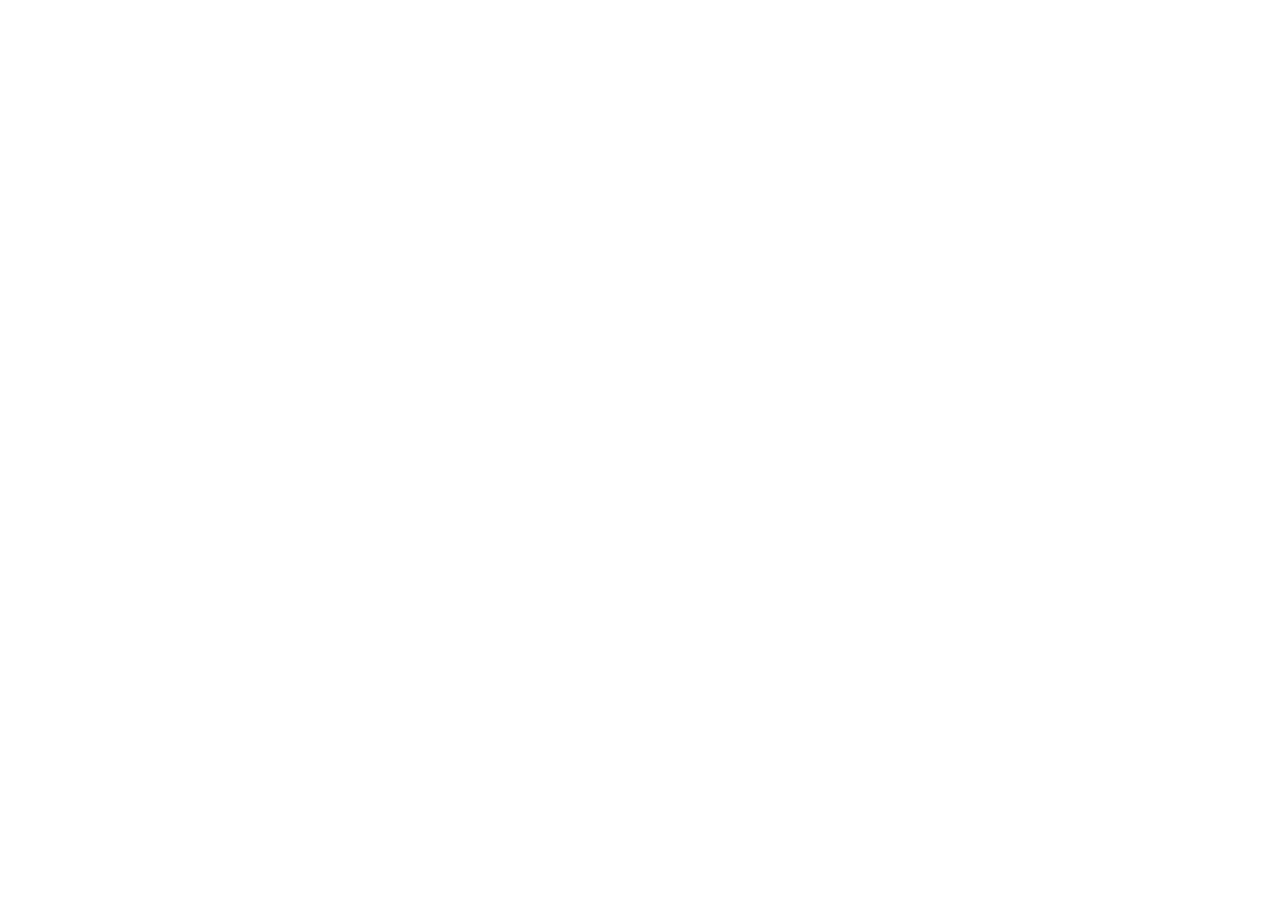
==== index.html @ c8a62c3c "Add initial HTML structure for Designer Project" ====
<!DOCTYPE html>
<head>
    <title>Designer Project</title>
    <link rel="stylesheet" href="style.css">
    <link rel="stylesheet" href="script.js">
    <link href="https://cdn.jsdelivr.net/npm/bootstrap@5.3.8/dist/css/bootstrap.min.css" rel="stylesheet" integrity="sha384-sRIl4kxILFvY47J16cr9ZwB07vP4J8+LH7qKQnuqkuIAvNWLzeN8tE5YBujZqJLB" crossorigin="anonymous">
    <body>

<header class></header>

    </body>
</head>
</html>
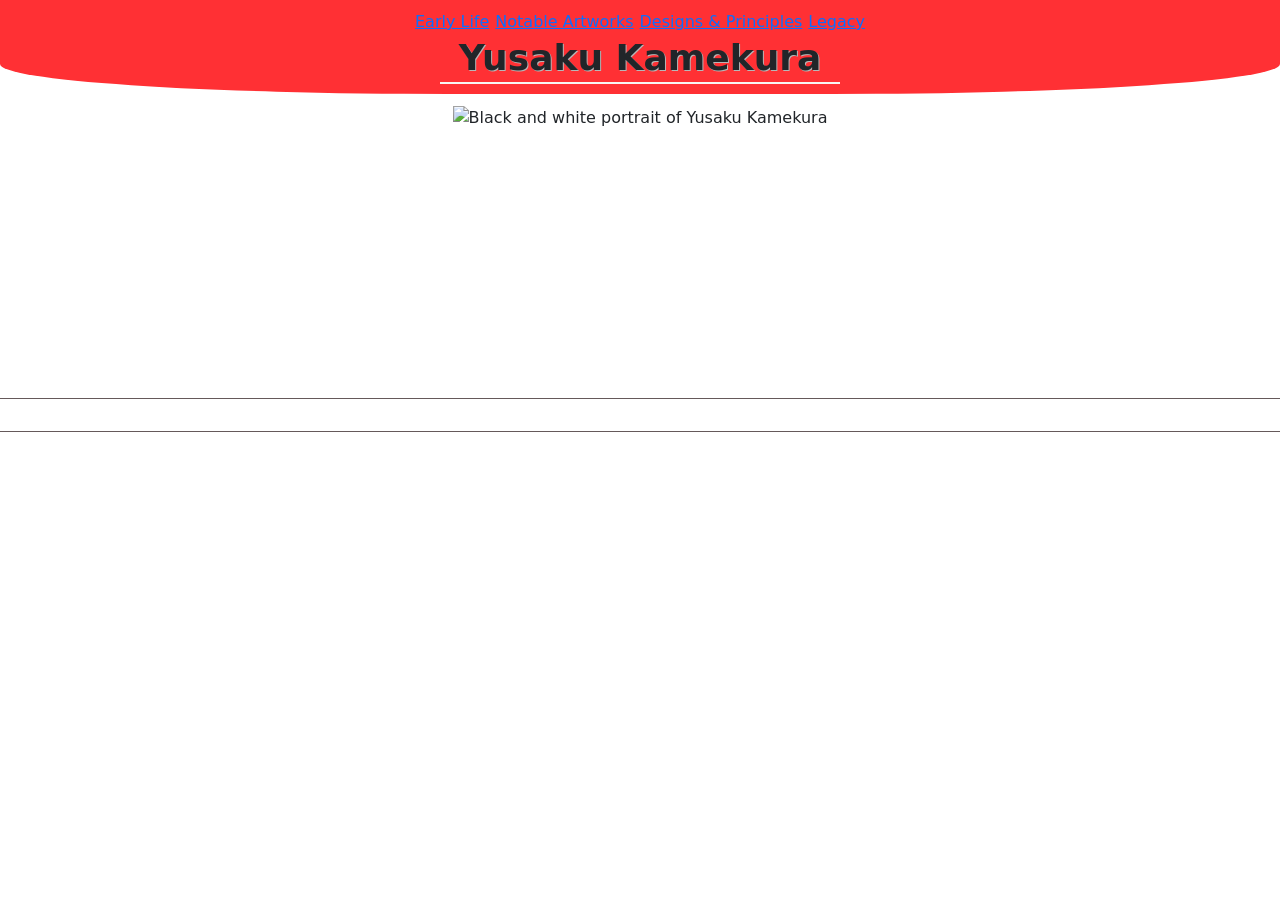
==== commit 31777201: "feat: add initial HTML, CSS, and JavaScript files with basic structure and styles" ====
--- a/index.html
+++ b/index.html
@@ -6,8 +6,33 @@
     <link href="https://cdn.jsdelivr.net/npm/bootstrap@5.3.8/dist/css/bootstrap.min.css" rel="stylesheet" integrity="sha384-sRIl4kxILFvY47J16cr9ZwB07vP4J8+LH7qKQnuqkuIAvNWLzeN8tE5YBujZqJLB" crossorigin="anonymous">
     <body>
 
-<header class></header>
+<header class="site-header" id="top">
+    <nav aria-label="Main navigation">
+        <div class="nav nav-pills">
+            <a class=""nav-link" href="#early-life">Early Life</a>
+            <a class=""nav-link" href="#artworks">Notable Artworks</a>
+            <a class=""nav-link" href="#design">Designs & Principles</a>
+            <a class=""nav-link" href="#legacy">Legacy</a>
+        </div>
+    </nav>
+    <h1 class="site-title">Yusaku Kamekura</h1>
+    <div class="title-underline"></div>
+</header>
 
-    </body>
+<main>
+    <!--Yusaku Section -->
+    <section class="yusaku" aria-label="Yusaku Kamekura portrait">
+        <img src="assets/portrait-main.png" alt="Black and white portrait of Yusaku Kamekura">
+    </section>
+
+<!--Early life section-->
+<section class="section" id="early-life">
+    <div class="early-grid"></div>
+</section>
+
+</main>
+
+
+</body>
 </head>
 </html>
--- a/style.css
+++ b/style.css
@@ -0,0 +1,250 @@
+:root {
+    --red: #ff3034;
+    --coral: #ff6b70;
+    --dark: #35292a;
+    --white: #f8f4f2;
+    --gold: #c5a253;
+    --panel: #dedddd;
+    --line: #65595a;
+}
+
+* { 
+    box-sizing: border-box;
+}
+
+html { 
+    scroll-behavior: smooth; 
+    scroll-padding-top: 10px;
+}
+
+body { 
+    margin: 0; 
+    background: var(--dark); 
+    color: var(--white); 
+    font-family: Georgia, 'Times New Roman', Times, serif;
+}
+
+/*Header*/
+.site-header {
+    padding: 10px 12px;
+    background: var(--red);
+    border-radius: 0 0 35% 35% / 0 0 30px 30px;
+    text-align: center;
+    position: relative;
+    position: relative;
+    z-index: 2;
+}
+
+.nav-pills {
+    display: flex;
+    justify-content: center;
+    gap: 6px;
+    flex-wrap: wrap;
+}
+
+.nav-pills .nav-link {
+    background: var(--panel);
+    color: #342b2b;
+    border-radius: 5px;
+    padding: 6px 14px;
+    font-size: 13px;
+    font-weight: bold;
+}
+
+.nav-pills .nav-link:hover, .nav-pills .nav-link:focus {
+   background: #fff;
+   color: #b91f27;
+}
+
+.site-title {
+    font-size: clamp(22px, 3.5vw, 36px);
+    font-weight: bold;
+    margin: 6px auto 0;
+    margin: 6px auto 0;
+    line-height: 1;
+    text-shadow: 1px 1px #b7b7b7;
+}
+
+.title-underline {
+    width: min(40%, 400px);
+    height: 2px;
+    background: var(--white);
+    margin: 6px auto 0;
+}
+
+/* Yusaku */
+.yusaku {
+    padding: 12px 15px;
+    display: flex;
+    justify-content: center;
+    align-items: center;
+    border-bottom: 1px solid var(--line);
+}
+
+.yusaku img {
+    height: 280px;
+    width: auto;
+    max-width: 100%;
+    object-fit: contain;
+}
+
+/* Sections */
+.section {
+    padding: 16px 3%;
+    border-bottom: 1px solid var(--line);
+}
+
+.section-title {
+    display: table;
+    background: var(--panel);
+    color: var(--coral);
+    font-size: clamp(20px, 3vw, 30px);
+    font-weight: bold;
+    text-align: center;
+    padding: 6px 18px 4px;
+    margin: 0 auto 12px;
+    border-radius: 5px;
+    line-height: 1.1;
+}
+
+.section-title span {
+    display: block;
+    border-bottom: 2px solid var(--coral);
+    padding-bottom: 4px;
+}
+
+/* Text Panels */
+.text-panel {
+    border: 1.5px solid var(--white);
+    border-radius: 10px;
+    padding: 12px;
+    text-align: center;
+    font-size: clamp(13px, 1.2vw, 15px);
+    font-weight: 500;
+    line-height: 1.4;
+    display: flex;
+    align-items: center;
+    justify-content: center;
+}
+
+/*Grids and Layouts*/
+.early-grid, .legacy-grid {
+    display: grid;
+    grid-template-columns: 1.2fr 0.8fr;
+    gap: 16px;
+    align-items: center;
+    max-width: 1000px;
+    margin: 0 auto;
+}
+
+.early-grid .section-title, .legacy-grid .section-title {
+    margin: 0 auto 10px;
+}
+
+.portrait-side, .legacy-grid img {
+    width: 100%;
+    max-height: 220px;
+    object-fit: contain;
+}
+
+.artworks-layout {
+    display: grid;
+    grid-template-columns: 110px minmax(260px, 1fr) 110px;
+    gap: 12px;
+    align-items: center;
+    max-width: 1000px;
+    margin: 0 auto;
+}
+
+.artwork-stack {
+    display: flex;
+    flex-direction: column; 
+    gap: 10px;
+    align-items: center;
+}
+
+.artwork-stack img {
+    width: 100%;
+    max-width: 110px;
+    max-height: 160px;
+    object-fit: contain;
+}
+
+.design-grid {
+    display: grid;
+    grid-template-columns: repeat(3, minmax(0, 1fr));
+    gap: 14px;
+    max-width: 1100px;
+    margin: 0 auto;
+}
+
+.design-card {
+    text-align: center;
+}
+
+.design-card h3 {
+    font-size: clamp(15px, 1.5vw, 20px);
+    color: var(--coral);
+    font-weight: bold;
+    margin: 0 0 6px;
+    padding-bottom: 2px;
+    border-bottom: 1px solid var(--coral);
+}
+
+.design-card img {
+    height: 150px;
+    max-width: 100%;
+    object-fit: contain;
+    display: block;
+    margin: 0 auto 8px;
+}
+
+.design-card .text-panel {
+    padding: 8px;
+    font-size: 12px;
+    border-radius: 8px;
+    background: rgba(53, 41, 42, 0.82);
+}
+
+/*footer*/
+footer {
+    padding: 12px;
+    text-align: center;
+    color: #cfc5c5;
+    font-size: 12px;
+}
+
+/*Mobile Adjustments*/
+@media (max-width: 767px) {
+    .section {
+        padding: 12px 3%; 
+    }
+    .early-grid, .legacy-grid {
+        grid-template-columns: 1fr;
+    }
+    .artworks-layout {
+        grid-template-columns: 1fr;
+        gap: 12px;
+    }
+    .yusaka img {
+        height: 200px;
+    }
+    .artworks-layout {
+        grid-template-columns: 60px 1fr 60px;
+        gap: 8px;
+    }
+    .artwork-stack img {
+        max-width: 60px;
+        max-height: 110px;
+    }
+    .design-grid {
+        gap: 8px;
+    }
+    .design-card img {
+        height: 100px;
+    }
+    .design-card .text-panel {
+        font-size: 10px;
+        line-height: 1.25;
+    }
+}
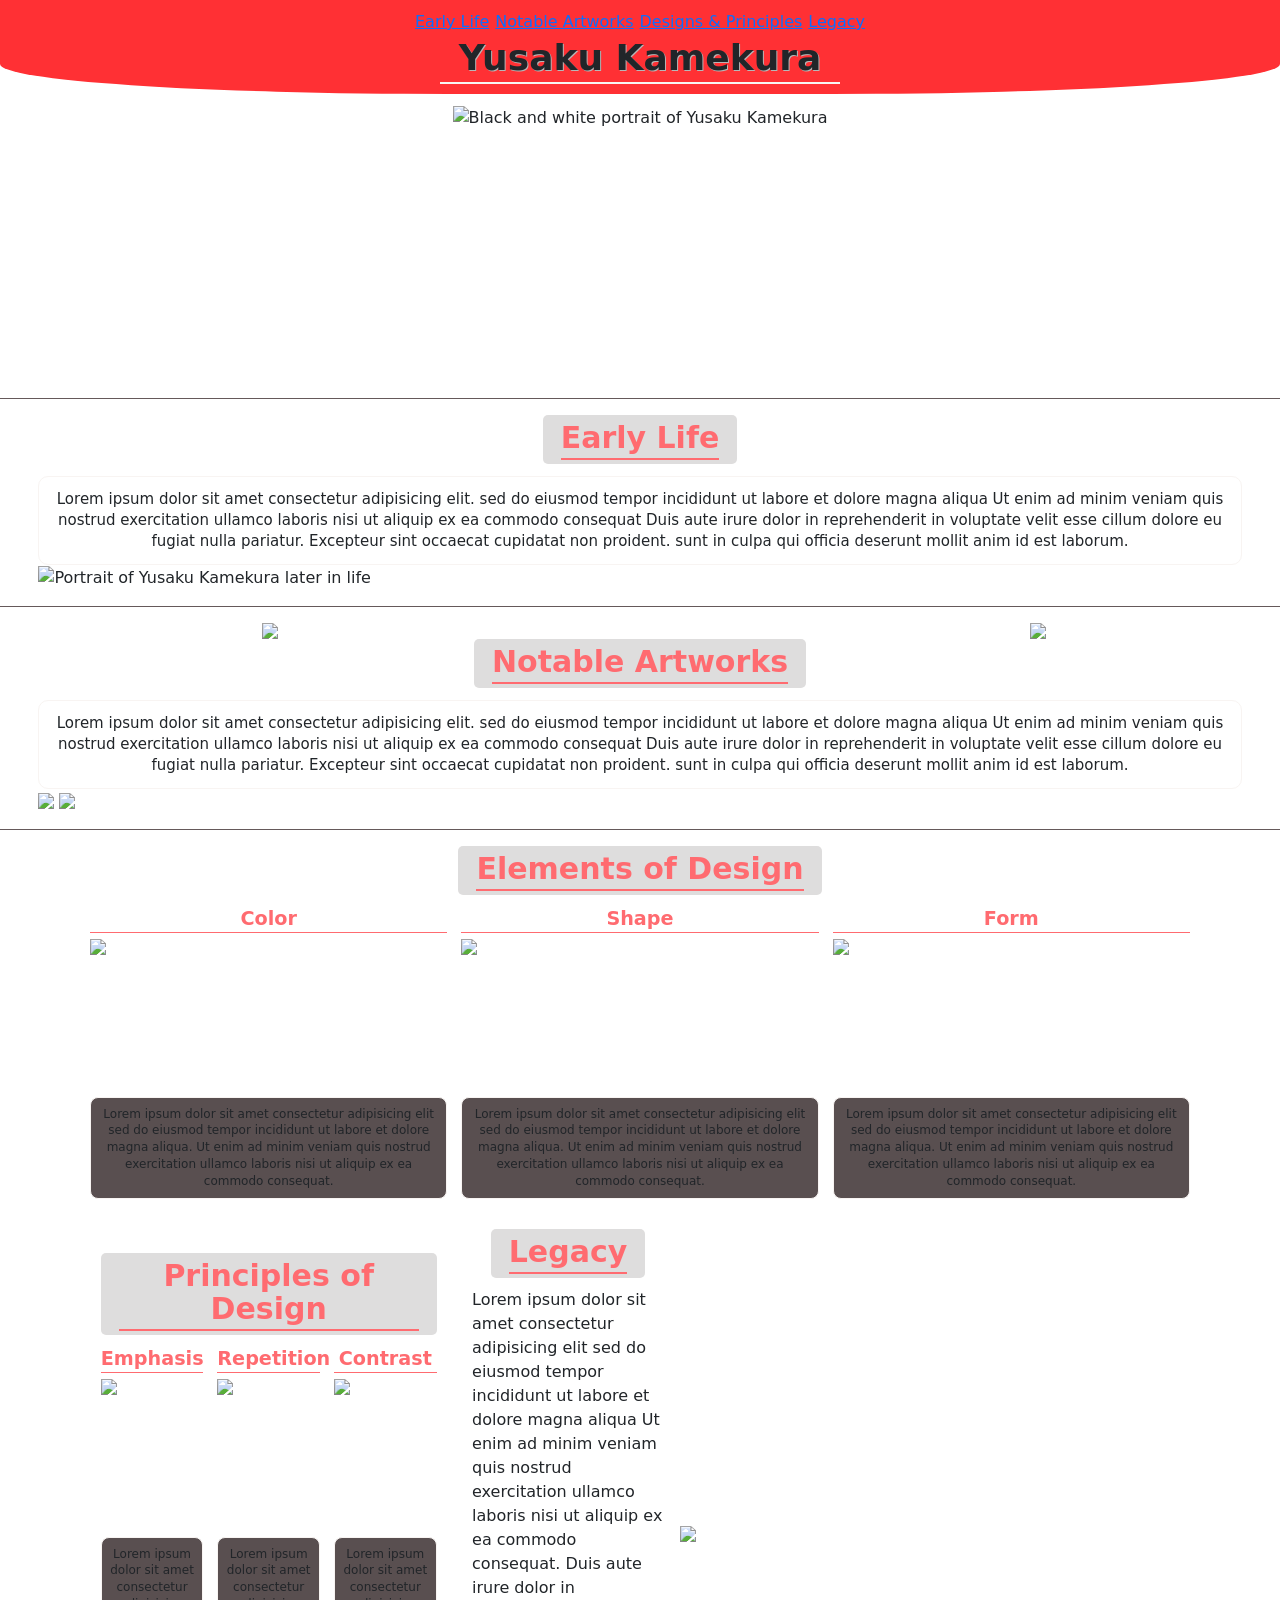
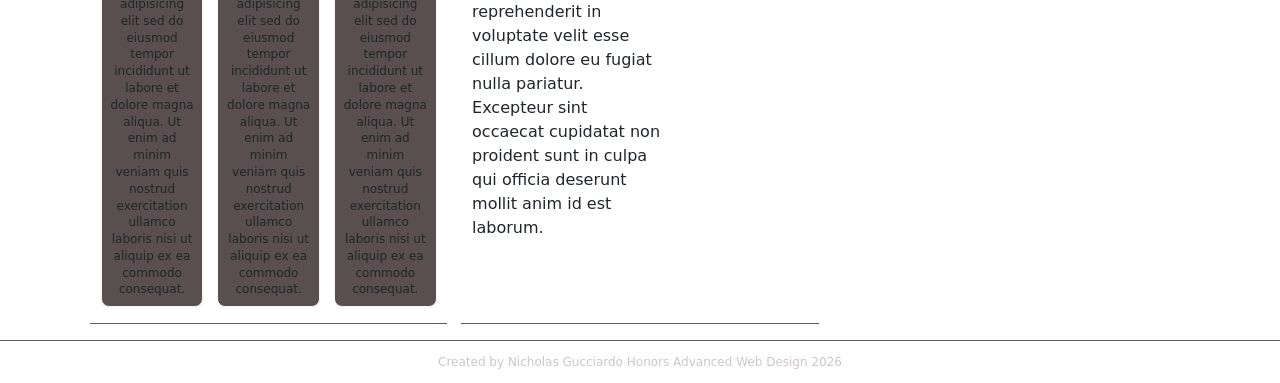
==== commit 94f253a4: "Finished HTML" ====
--- a/index.html
+++ b/index.html
@@ -28,11 +28,117 @@
 <!--Early life section-->
 <section class="section" id="early-life">
     <div class="early-grid"></div>
+    <div>
+        <h2 class="section-title"><span>Early Life</span></h2>
+        <div class="text-panel">
+        Lorem ipsum dolor sit amet consectetur adipisicing elit. sed do eiusmod tempor incididunt ut labore et dolore magna aliqua Ut enim ad minim veniam quis nostrud exercitation ullamco laboris nisi ut aliquip ex ea commodo consequat Duis aute irure dolor in reprehenderit in voluptate velit esse cillum dolore eu fugiat nulla pariatur. Excepteur sint occaecat cupidatat non proident. sunt in culpa qui officia deserunt mollit anim id est laborum.
+        </div>
+    </div>
+    <img class="portrait-side" src="assets/portrait-early.png" alt="Portrait of Yusaku Kamekura later in life">
+</section>
+
+<!--Notable Artworks Section-->
+<section class="section" id="artworks">
+    <div class="artworks-layout">
+        <div class="artwork-stack"></div>
+        <img src="assets/art.hiroshima.png">
+        <img src="assets/art-idea.png">
+    </div>
+
+   <div class="artworks-center">
+    <h2 class="section-title"><span>Notable Artworks</span></h2>
+    <div class="text-panel">
+        Lorem ipsum dolor sit amet consectetur adipisicing elit. sed do eiusmod tempor incididunt ut labore et dolore magna aliqua Ut enim ad minim veniam quis nostrud exercitation ullamco laboris nisi ut aliquip ex ea commodo consequat Duis aute irure dolor in reprehenderit in voluptate velit esse cillum dolore eu fugiat nulla pariatur. Excepteur sint occaecat cupidatat non proident. sunt in culpa qui officia deserunt mollit anim id est laborum.
+    </div>
+   </div>
+
+   <div class="artworks-stack">
+        <img src="assets/art-tokyo-png">
+        <img src="assets/art-tokyo-symbol.png">
+    </div>
+</div>
+
+</section>
+
+<!--Design and principle section-->
+<section class="section design-section" id="design">
+    <h2 class="section-title"><span>Elements of Design</span></h2>
+    <div class="design-grid">
+        <article class="design-card">
+            <h3>Color</h3>
+            <img src="assets/art-color.png">
+            <div class="text-panel">
+              Lorem ipsum dolor sit amet consectetur adipisicing elit sed do eiusmod tempor incididunt ut labore et dolore magna aliqua. Ut enim ad minim veniam quis nostrud exercitation ullamco laboris nisi ut aliquip ex ea commodo consequat.   
+            </div>
+        </article>
+
+        <article class="design-card">
+            <h3>Shape</h3>
+            <img src="assets/art-shape.png">
+            <div class="text-panel">
+              Lorem ipsum dolor sit amet consectetur adipisicing elit sed do eiusmod tempor incididunt ut labore et dolore magna aliqua. Ut enim ad minim veniam quis nostrud exercitation ullamco laboris nisi ut aliquip ex ea commodo consequat.   
+            </div>
+        </article>
+
+        <article class="design-card">
+            <h3>Form</h3>
+            <img src="assets/art-form.png">
+            <div class="text-panel">
+              Lorem ipsum dolor sit amet consectetur adipisicing elit sed do eiusmod tempor incididunt ut labore et dolore magna aliqua. Ut enim ad minim veniam quis nostrud exercitation ullamco laboris nisi ut aliquip ex ea commodo consequat.   
+            </div>
+        </article>
+
+        <section class="section design-section" id="design">
+    <h2 class="section-title mt-4"><span>Principles of Design</span></h2>
+    <div class="design-grid">
+        <article class="design-card">
+            <h3>Emphasis</h3>
+            <img src="assets/art-emphasis.png">
+            <div class="text-panel">
+              Lorem ipsum dolor sit amet consectetur adipisicing elit sed do eiusmod tempor incididunt ut labore et dolore magna aliqua. Ut enim ad minim veniam quis nostrud exercitation ullamco laboris nisi ut aliquip ex ea commodo consequat.   
+            </div>
+        </article>
+
+        <article class="design-card">
+            <h3>Repetition</h3>
+            <img src="assets/art-repitition.png">
+            <div class="text-panel">
+              Lorem ipsum dolor sit amet consectetur adipisicing elit sed do eiusmod tempor incididunt ut labore et dolore magna aliqua. Ut enim ad minim veniam quis nostrud exercitation ullamco laboris nisi ut aliquip ex ea commodo consequat.   
+            </div>
+        </article>
+
+        <article class="design-card">
+            <h3>Contrast</h3>
+            <img src="assets/art-contrast.png">
+            <div class="text-panel">
+              Lorem ipsum dolor sit amet consectetur adipisicing elit sed do eiusmod tempor incididunt ut labore et dolore magna aliqua. Ut enim ad minim veniam quis nostrud exercitation ullamco laboris nisi ut aliquip ex ea commodo consequat.   
+            </div>
+        </article>
+
+    </div>
+</section>
+
+<!--Legacy-->
+<section class="section" id="legacy">
+    <div class="legacy-grid">
+        <div>
+            <h2 class="section-title"><span>Legacy</span></h2>
+            <div clas="text-panel">
+                Lorem ipsum dolor sit amet consectetur adipisicing elit sed do eiusmod tempor incididunt ut labore et dolore magna aliqua Ut enim ad minim veniam quis nostrud exercitation ullamco laboris nisi ut aliquip ex ea commodo consequat. Duis aute irure dolor in reprehenderit in voluptate velit esse cillum dolore eu fugiat nulla pariatur. Excepteur sint occaecat cupidatat non proident sunt in culpa qui officia deserunt mollit anim id est laborum.
+            </div>
+        </div>
+        <img src="assets/portrait-legacy.png">
+    </div>
 </section>
 
 </main>
 
+<footer>Created by Nicholas Gucciardo
+    Honors Advanced Web Design
+    2026
+</footer>
 
+<script src="https://cdn.jsdelivr.net/npm/bootstrap@5.3.3/dist/js/bootstrap.bundle.min.js"></script>
 </body>
 </head>
 </html>
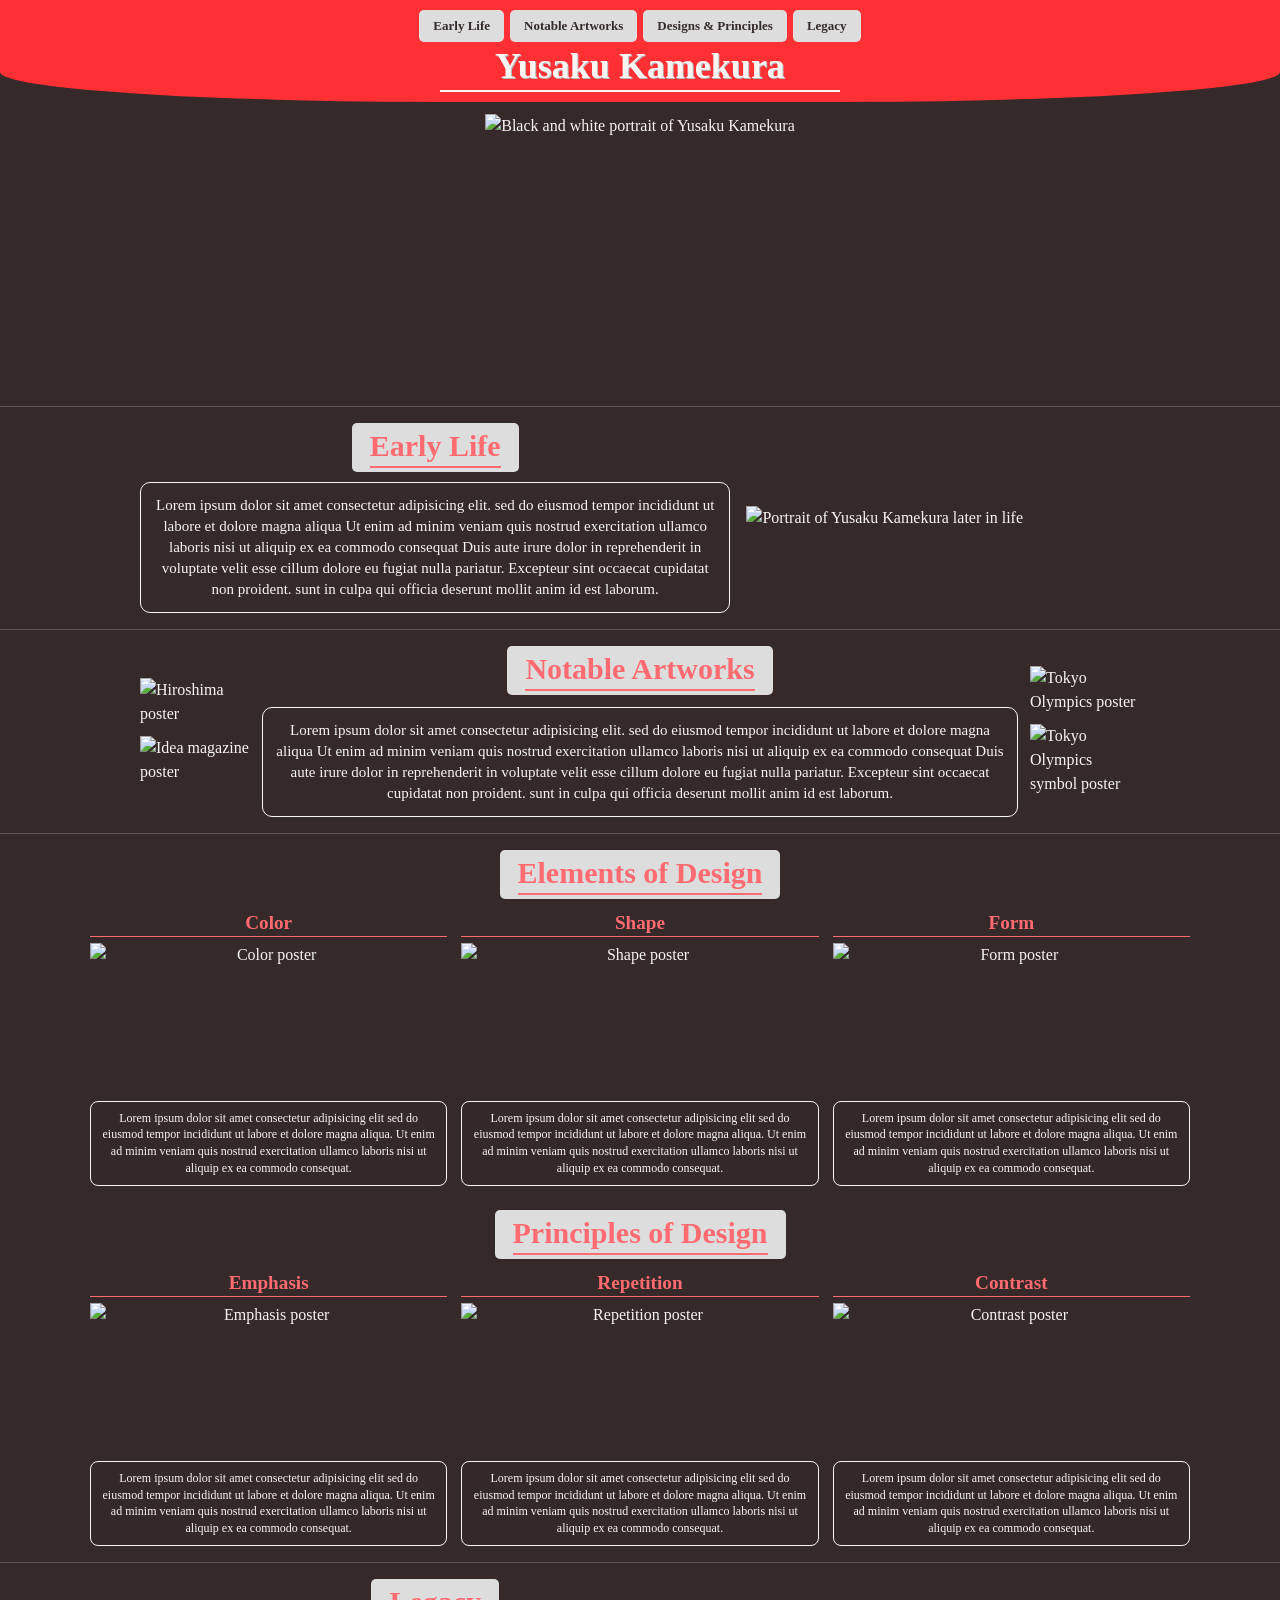
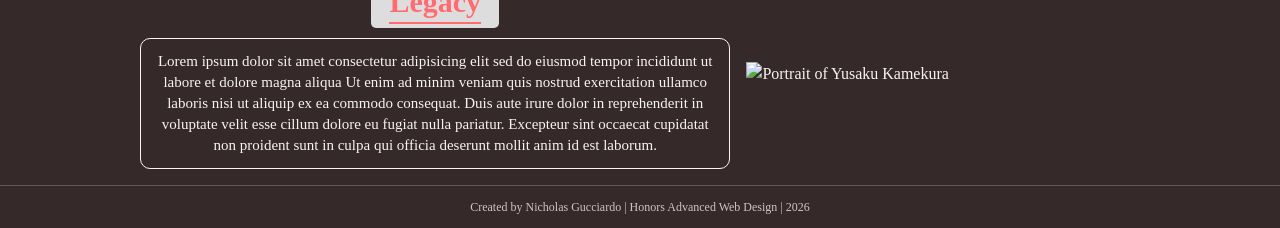
==== commit 547ce5f2: "refined html & css" ====
--- a/index.html
+++ b/index.html
@@ -1,18 +1,22 @@
 <!DOCTYPE html>
+<html lang="en">
 <head>
+    <meta charset="UTF-8">
+    <meta name="viewport" content="width=device-width, initial-scale=1.0">
     <title>Designer Project</title>
+    
+    <link href="https://cdn.jsdelivr.net/npm/bootstrap@5.3.3/dist/css/bootstrap.min.css" rel="stylesheet">
     <link rel="stylesheet" href="style.css">
-    <link rel="stylesheet" href="script.js">
-    <link href="https://cdn.jsdelivr.net/npm/bootstrap@5.3.8/dist/css/bootstrap.min.css" rel="stylesheet" integrity="sha384-sRIl4kxILFvY47J16cr9ZwB07vP4J8+LH7qKQnuqkuIAvNWLzeN8tE5YBujZqJLB" crossorigin="anonymous">
-    <body>
+</head>
+<body>
 
 <header class="site-header" id="top">
     <nav aria-label="Main navigation">
         <div class="nav nav-pills">
-            <a class=""nav-link" href="#early-life">Early Life</a>
-            <a class=""nav-link" href="#artworks">Notable Artworks</a>
-            <a class=""nav-link" href="#design">Designs & Principles</a>
-            <a class=""nav-link" href="#legacy">Legacy</a>
+            <a class="nav-link" href="#early-life">Early Life</a>
+            <a class="nav-link" href="#artworks">Notable Artworks</a>
+            <a class="nav-link" href="#design">Designs & Principles</a>
+            <a class="nav-link" href="#legacy">Legacy</a>
         </div>
     </nav>
     <h1 class="site-title">Yusaku Kamekura</h1>
@@ -20,125 +24,122 @@
 </header>
 
 <main>
-    <!--Yusaku Section -->
+    <!-- Yusaku Hero Section -->
     <section class="yusaku" aria-label="Yusaku Kamekura portrait">
         <img src="assets/portrait-main.png" alt="Black and white portrait of Yusaku Kamekura">
     </section>
 
-<!--Early life section-->
-<section class="section" id="early-life">
-    <div class="early-grid"></div>
-    <div>
-        <h2 class="section-title"><span>Early Life</span></h2>
-        <div class="text-panel">
-        Lorem ipsum dolor sit amet consectetur adipisicing elit. sed do eiusmod tempor incididunt ut labore et dolore magna aliqua Ut enim ad minim veniam quis nostrud exercitation ullamco laboris nisi ut aliquip ex ea commodo consequat Duis aute irure dolor in reprehenderit in voluptate velit esse cillum dolore eu fugiat nulla pariatur. Excepteur sint occaecat cupidatat non proident. sunt in culpa qui officia deserunt mollit anim id est laborum.
+    <!-- Early Life Section -->
+    <section class="section" id="early-life">
+        <div class="early-grid">
+            <div>
+                <h2 class="section-title"><span>Early Life</span></h2>
+                <div class="text-panel">
+                    Lorem ipsum dolor sit amet consectetur adipisicing elit. sed do eiusmod tempor incididunt ut labore et dolore magna aliqua Ut enim ad minim veniam quis nostrud exercitation ullamco laboris nisi ut aliquip ex ea commodo consequat Duis aute irure dolor in reprehenderit in voluptate velit esse cillum dolore eu fugiat nulla pariatur. Excepteur sint occaecat cupidatat non proident. sunt in culpa qui officia deserunt mollit anim id est laborum.
+                </div>
+            </div>
+            <img class="portrait-side" src="assets/portrait-early.png" alt="Portrait of Yusaku Kamekura later in life">
         </div>
-    </div>
-    <img class="portrait-side" src="assets/portrait-early.png" alt="Portrait of Yusaku Kamekura later in life">
-</section>
+    </section>
 
-<!--Notable Artworks Section-->
-<section class="section" id="artworks">
-    <div class="artworks-layout">
-        <div class="artwork-stack"></div>
-        <img src="assets/art.hiroshima.png">
-        <img src="assets/art-idea.png">
-    </div>
+    <!-- Notable Artworks Section -->
+    <section class="section" id="artworks">
+        <div class="artworks-layout">
+            <div class="artwork-stack">
+                <img src="assets/art-hirosima.png" alt="Hiroshima poster">
+                <img src="assets/art-idea.png" alt="Idea magazine poster">
+            </div>
 
-   <div class="artworks-center">
-    <h2 class="section-title"><span>Notable Artworks</span></h2>
-    <div class="text-panel">
-        Lorem ipsum dolor sit amet consectetur adipisicing elit. sed do eiusmod tempor incididunt ut labore et dolore magna aliqua Ut enim ad minim veniam quis nostrud exercitation ullamco laboris nisi ut aliquip ex ea commodo consequat Duis aute irure dolor in reprehenderit in voluptate velit esse cillum dolore eu fugiat nulla pariatur. Excepteur sint occaecat cupidatat non proident. sunt in culpa qui officia deserunt mollit anim id est laborum.
-    </div>
-   </div>
+            <div class="artworks-center">
+                <h2 class="section-title"><span>Notable Artworks</span></h2>
+                <div class="text-panel">
+                    Lorem ipsum dolor sit amet consectetur adipisicing elit. sed do eiusmod tempor incididunt ut labore et dolore magna aliqua Ut enim ad minim veniam quis nostrud exercitation ullamco laboris nisi ut aliquip ex ea commodo consequat Duis aute irure dolor in reprehenderit in voluptate velit esse cillum dolore eu fugiat nulla pariatur. Excepteur sint occaecat cupidatat non proident. sunt in culpa qui officia deserunt mollit anim id est laborum.
+                </div>
+            </div>
 
-   <div class="artworks-stack">
-        <img src="assets/art-tokyo-png">
-        <img src="assets/art-tokyo-symbol.png">
-    </div>
-</div>
-
-</section>
-
-<!--Design and principle section-->
-<section class="section design-section" id="design">
-    <h2 class="section-title"><span>Elements of Design</span></h2>
-    <div class="design-grid">
-        <article class="design-card">
-            <h3>Color</h3>
-            <img src="assets/art-color.png">
-            <div class="text-panel">
-              Lorem ipsum dolor sit amet consectetur adipisicing elit sed do eiusmod tempor incididunt ut labore et dolore magna aliqua. Ut enim ad minim veniam quis nostrud exercitation ullamco laboris nisi ut aliquip ex ea commodo consequat.   
-            </div>
-        </article>
-
-        <article class="design-card">
-            <h3>Shape</h3>
-            <img src="assets/art-shape.png">
-            <div class="text-panel">
-              Lorem ipsum dolor sit amet consectetur adipisicing elit sed do eiusmod tempor incididunt ut labore et dolore magna aliqua. Ut enim ad minim veniam quis nostrud exercitation ullamco laboris nisi ut aliquip ex ea commodo consequat.   
-            </div>
-        </article>
-
-        <article class="design-card">
-            <h3>Form</h3>
-            <img src="assets/art-form.png">
-            <div class="text-panel">
-              Lorem ipsum dolor sit amet consectetur adipisicing elit sed do eiusmod tempor incididunt ut labore et dolore magna aliqua. Ut enim ad minim veniam quis nostrud exercitation ullamco laboris nisi ut aliquip ex ea commodo consequat.   
-            </div>
-        </article>
-
-        <section class="section design-section" id="design">
-    <h2 class="section-title mt-4"><span>Principles of Design</span></h2>
-    <div class="design-grid">
-        <article class="design-card">
-            <h3>Emphasis</h3>
-            <img src="assets/art-emphasis.png">
-            <div class="text-panel">
-              Lorem ipsum dolor sit amet consectetur adipisicing elit sed do eiusmod tempor incididunt ut labore et dolore magna aliqua. Ut enim ad minim veniam quis nostrud exercitation ullamco laboris nisi ut aliquip ex ea commodo consequat.   
-            </div>
-        </article>
-
-        <article class="design-card">
-            <h3>Repetition</h3>
-            <img src="assets/art-repitition.png">
-            <div class="text-panel">
-              Lorem ipsum dolor sit amet consectetur adipisicing elit sed do eiusmod tempor incididunt ut labore et dolore magna aliqua. Ut enim ad minim veniam quis nostrud exercitation ullamco laboris nisi ut aliquip ex ea commodo consequat.   
-            </div>
-        </article>
-
-        <article class="design-card">
-            <h3>Contrast</h3>
-            <img src="assets/art-contrast.png">
-            <div class="text-panel">
-              Lorem ipsum dolor sit amet consectetur adipisicing elit sed do eiusmod tempor incididunt ut labore et dolore magna aliqua. Ut enim ad minim veniam quis nostrud exercitation ullamco laboris nisi ut aliquip ex ea commodo consequat.   
-            </div>
-        </article>
-
-    </div>
-</section>
-
-<!--Legacy-->
-<section class="section" id="legacy">
-    <div class="legacy-grid">
-        <div>
-            <h2 class="section-title"><span>Legacy</span></h2>
-            <div clas="text-panel">
-                Lorem ipsum dolor sit amet consectetur adipisicing elit sed do eiusmod tempor incididunt ut labore et dolore magna aliqua Ut enim ad minim veniam quis nostrud exercitation ullamco laboris nisi ut aliquip ex ea commodo consequat. Duis aute irure dolor in reprehenderit in voluptate velit esse cillum dolore eu fugiat nulla pariatur. Excepteur sint occaecat cupidatat non proident sunt in culpa qui officia deserunt mollit anim id est laborum.
+            <div class="artwork-stack">
+                <img src="assets/art-tokyo-photo.png" alt="Tokyo Olympics poster">
+                <img src="assets/art-tokyo-symbol.png" alt="Tokyo Olympics symbol poster">
             </div>
         </div>
-        <img src="assets/portrait-legacy.png">
-    </div>
-</section>
+    </section>
 
+    <!-- Design and Principles Section -->
+    <section class="section design-section" id="design">
+        <h2 class="section-title"><span>Elements of Design</span></h2>
+        <div class="design-grid">
+            <article class="design-card">
+                <h3>Color</h3>
+                <img src="assets/art-color.png" alt="Color poster">
+                <div class="text-panel">
+                    Lorem ipsum dolor sit amet consectetur adipisicing elit sed do eiusmod tempor incididunt ut labore et dolore magna aliqua. Ut enim ad minim veniam quis nostrud exercitation ullamco laboris nisi ut aliquip ex ea commodo consequat.
+                </div>
+            </article>
+
+            <article class="design-card">
+                <h3>Shape</h3>
+                <img src="assets/art-shape.png" alt="Shape poster">
+                <div class="text-panel">
+                    Lorem ipsum dolor sit amet consectetur adipisicing elit sed do eiusmod tempor incididunt ut labore et dolore magna aliqua. Ut enim ad minim veniam quis nostrud exercitation ullamco laboris nisi ut aliquip ex ea commodo consequat.
+                </div>
+            </article>
+
+            <article class="design-card">
+                <h3>Form</h3>
+                <img src="assets/art-form.png" alt="Form poster">
+                <div class="text-panel">
+                    Lorem ipsum dolor sit amet consectetur adipisicing elit sed do eiusmod tempor incididunt ut labore et dolore magna aliqua. Ut enim ad minim veniam quis nostrud exercitation ullamco laboris nisi ut aliquip ex ea commodo consequat.
+                </div>
+            </article>
+        </div>
+
+        <h2 class="section-title mt-4"><span>Principles of Design</span></h2>
+        <div class="design-grid">
+            <article class="design-card">
+                <h3>Emphasis</h3>
+                <img src="assets/art-emphasis.png" alt="Emphasis poster">
+                <div class="text-panel">
+                    Lorem ipsum dolor sit amet consectetur adipisicing elit sed do eiusmod tempor incididunt ut labore et dolore magna aliqua. Ut enim ad minim veniam quis nostrud exercitation ullamco laboris nisi ut aliquip ex ea commodo consequat.
+                </div>
+            </article>
+
+            <article class="design-card">
+                <h3>Repetition</h3>
+                <img src="assets/art-repetition.png" alt="Repetition poster">
+                <div class="text-panel">
+                    Lorem ipsum dolor sit amet consectetur adipisicing elit sed do eiusmod tempor incididunt ut labore et dolore magna aliqua. Ut enim ad minim veniam quis nostrud exercitation ullamco laboris nisi ut aliquip ex ea commodo consequat.
+                </div>
+            </article>
+
+            <article class="design-card">
+                <h3>Contrast</h3>
+                <img src="assets/art-contrast.png" alt="Contrast poster">
+                <div class="text-panel">
+                    Lorem ipsum dolor sit amet consectetur adipisicing elit sed do eiusmod tempor incididunt ut labore et dolore magna aliqua. Ut enim ad minim veniam quis nostrud exercitation ullamco laboris nisi ut aliquip ex ea commodo consequat.
+                </div>
+            </article>
+        </div>
+    </section>
+
+    <!-- Legacy Section -->
+    <section class="section" id="legacy">
+        <div class="legacy-grid">
+            <div>
+                <h2 class="section-title"><span>Legacy</span></h2>
+                <div class="text-panel">
+                    Lorem ipsum dolor sit amet consectetur adipisicing elit sed do eiusmod tempor incididunt ut labore et dolore magna aliqua Ut enim ad minim veniam quis nostrud exercitation ullamco laboris nisi ut aliquip ex ea commodo consequat. Duis aute irure dolor in reprehenderit in voluptate velit esse cillum dolore eu fugiat nulla pariatur. Excepteur sint occaecat cupidatat non proident sunt in culpa qui officia deserunt mollit anim id est laborum.
+                </div>
+            </div>
+            <img src="assets/portrait-legacy.png" alt="Portrait of Yusaku Kamekura">
+        </div>
+    </section>
 </main>
 
-<footer>Created by Nicholas Gucciardo
-    Honors Advanced Web Design
-    2026
+<footer>
+    Created by Nicholas Gucciardo | Honors Advanced Web Design | 2026
 </footer>
 
 <script src="https://cdn.jsdelivr.net/npm/bootstrap@5.3.3/dist/js/bootstrap.bundle.min.js"></script>
+<script src="script.js"></script>
 </body>
-</head>
-</html>
+</html>
--- a/style.css
+++ b/style.css
@@ -1,250 +1,256 @@
 :root {
-    --red: #ff3034;
-    --coral: #ff6b70;
-    --dark: #35292a;
-    --white: #f8f4f2;
-    --gold: #c5a253;
-    --panel: #dedddd;
-    --line: #65595a;
+  --red: #ff3034;
+  --coral: #ff6b70;
+  --dark: #35292a;
+  --white: #f8f4f2;
+  --gold: #c5a253;
+  --panel: #dedddd;
+  --line: #65595a;
 }
 
 * { 
-    box-sizing: border-box;
+  box-sizing: border-box;
 }
 
 html { 
-    scroll-behavior: smooth; 
-    scroll-padding-top: 10px;
+  scroll-behavior: smooth; 
+  scroll-padding-top: 10px;
 }
 
 body { 
-    margin: 0; 
-    background: var(--dark); 
-    color: var(--white); 
-    font-family: Georgia, 'Times New Roman', Times, serif;
-}
-
-/*Header*/
+  margin: 0; 
+  background: var(--dark); 
+  color: var(--white); 
+  font-family: Georgia, 'Times New Roman', Times, serif;
+}
+
+/* Header */
 .site-header {
-    padding: 10px 12px;
-    background: var(--red);
-    border-radius: 0 0 35% 35% / 0 0 30px 30px;
-    text-align: center;
-    position: relative;
-    position: relative;
-    z-index: 2;
+  padding: 10px 12px;
+  background: var(--red);
+  border-radius: 0 0 35% 35% / 0 0 30px 30px;
+  text-align: center;
+  position: relative;
+  z-index: 2;
 }
 
 .nav-pills {
-    display: flex;
-    justify-content: center;
-    gap: 6px;
-    flex-wrap: wrap;
+  display: flex;
+  justify-content: center;
+  gap: 6px;
+  flex-wrap: wrap;
 }
 
 .nav-pills .nav-link {
-    background: var(--panel);
-    color: #342b2b;
-    border-radius: 5px;
-    padding: 6px 14px;
-    font-size: 13px;
-    font-weight: bold;
-}
-
-.nav-pills .nav-link:hover, .nav-pills .nav-link:focus {
-   background: #fff;
-   color: #b91f27;
+  background: var(--panel);
+  color: #342b2b;
+  border-radius: 5px;
+  padding: 6px 14px;
+  font-size: 13px;
+  font-weight: bold;
+}
+
+.nav-pills .nav-link:hover, 
+.nav-pills .nav-link:focus {
+  background: #fff;
+  color: #b91f27;
 }
 
 .site-title {
-    font-size: clamp(22px, 3.5vw, 36px);
-    font-weight: bold;
-    margin: 6px auto 0;
-    margin: 6px auto 0;
-    line-height: 1;
-    text-shadow: 1px 1px #b7b7b7;
+  font-size: clamp(22px, 3.5vw, 36px);
+  font-weight: bold;
+  margin: 6px auto 0;
+  line-height: 1;
+  text-shadow: 1px 1px #b7b7b7;
 }
 
 .title-underline {
-    width: min(40%, 400px);
-    height: 2px;
-    background: var(--white);
-    margin: 6px auto 0;
-}
-
-/* Yusaku */
+  width: min(40%, 400px);
+  height: 2px;
+  background: var(--white);
+  margin: 6px auto 0;
+}
+
+/* Yusaku Hero Section */
 .yusaku {
-    padding: 12px 15px;
-    display: flex;
-    justify-content: center;
-    align-items: center;
-    border-bottom: 1px solid var(--line);
+  padding: 12px 15px;
+  display: flex;
+  justify-content: center;
+  align-items: center;
+  border-bottom: 1px solid var(--line);
 }
 
 .yusaku img {
-    height: 280px;
-    width: auto;
-    max-width: 100%;
-    object-fit: contain;
+  height: 280px;
+  width: auto;
+  max-width: 100%;
+  object-fit: contain;
 }
 
 /* Sections */
 .section {
-    padding: 16px 3%;
-    border-bottom: 1px solid var(--line);
+  padding: 16px 3%;
+  border-bottom: 1px solid var(--line);
 }
 
 .section-title {
-    display: table;
-    background: var(--panel);
-    color: var(--coral);
-    font-size: clamp(20px, 3vw, 30px);
-    font-weight: bold;
-    text-align: center;
-    padding: 6px 18px 4px;
-    margin: 0 auto 12px;
-    border-radius: 5px;
-    line-height: 1.1;
+  display: table;
+  background: var(--panel);
+  color: var(--coral);
+  font-size: clamp(20px, 3vw, 30px);
+  font-weight: bold;
+  text-align: center;
+  padding: 6px 18px 4px;
+  margin: 0 auto 12px;
+  border-radius: 5px;
+  line-height: 1.1;
 }
 
 .section-title span {
-    display: block;
-    border-bottom: 2px solid var(--coral);
-    padding-bottom: 4px;
+  display: block;
+  border-bottom: 2px solid var(--coral);
+  padding-bottom: 4px;
 }
 
 /* Text Panels */
 .text-panel {
-    border: 1.5px solid var(--white);
-    border-radius: 10px;
-    padding: 12px;
-    text-align: center;
-    font-size: clamp(13px, 1.2vw, 15px);
-    font-weight: 500;
-    line-height: 1.4;
-    display: flex;
-    align-items: center;
-    justify-content: center;
-}
-
-/*Grids and Layouts*/
-.early-grid, .legacy-grid {
-    display: grid;
-    grid-template-columns: 1.2fr 0.8fr;
-    gap: 16px;
-    align-items: center;
-    max-width: 1000px;
-    margin: 0 auto;
-}
-
-.early-grid .section-title, .legacy-grid .section-title {
-    margin: 0 auto 10px;
-}
-
-.portrait-side, .legacy-grid img {
-    width: 100%;
-    max-height: 220px;
-    object-fit: contain;
+  border: 1.5px solid var(--white);
+  border-radius: 10px;
+  padding: 12px;
+  text-align: center;
+  font-size: clamp(13px, 1.2vw, 15px);
+  font-weight: 500;
+  line-height: 1.4;
+  display: flex;
+  align-items: center;
+  justify-content: center;
+}
+
+/* Grids and Layouts */
+.early-grid, 
+.legacy-grid {
+  display: grid;
+  grid-template-columns: 1.2fr 0.8fr;
+  gap: 16px;
+  align-items: center;
+  max-width: 1000px;
+  margin: 0 auto;
+}
+
+.early-grid .section-title, 
+.legacy-grid .section-title {
+  margin: 0 auto 10px;
+}
+
+.portrait-side, 
+.legacy-grid img {
+  width: 100%;
+  max-height: 220px;
+  object-fit: contain;
 }
 
 .artworks-layout {
-    display: grid;
-    grid-template-columns: 110px minmax(260px, 1fr) 110px;
-    gap: 12px;
-    align-items: center;
-    max-width: 1000px;
-    margin: 0 auto;
+  display: grid;
+  grid-template-columns: 110px minmax(260px, 1fr) 110px;
+  gap: 12px;
+  align-items: center;
+  max-width: 1000px;
+  margin: 0 auto;
 }
 
 .artwork-stack {
-    display: flex;
-    flex-direction: column; 
-    gap: 10px;
-    align-items: center;
+  display: flex;
+  flex-direction: column; 
+  gap: 10px;
+  align-items: center;
 }
 
 .artwork-stack img {
-    width: 100%;
-    max-width: 110px;
-    max-height: 160px;
-    object-fit: contain;
+  width: 100%;
+  max-width: 110px;
+  max-height: 160px;
+  object-fit: contain;
 }
 
 .design-grid {
-    display: grid;
-    grid-template-columns: repeat(3, minmax(0, 1fr));
-    gap: 14px;
-    max-width: 1100px;
-    margin: 0 auto;
+  display: grid;
+  grid-template-columns: repeat(3, minmax(0, 1fr));
+  gap: 14px;
+  max-width: 1100px;
+  margin: 0 auto;
 }
 
 .design-card {
-    text-align: center;
+  text-align: center;
 }
 
 .design-card h3 {
-    font-size: clamp(15px, 1.5vw, 20px);
-    color: var(--coral);
-    font-weight: bold;
-    margin: 0 0 6px;
-    padding-bottom: 2px;
-    border-bottom: 1px solid var(--coral);
+  font-size: clamp(15px, 1.5vw, 20px);
+  color: var(--coral);
+  font-weight: bold;
+  margin: 0 0 6px;
+  padding-bottom: 2px;
+  border-bottom: 1px solid var(--coral);
 }
 
 .design-card img {
-    height: 150px;
-    max-width: 100%;
-    object-fit: contain;
-    display: block;
-    margin: 0 auto 8px;
+  height: 150px;
+  max-width: 100%;
+  object-fit: contain;
+  display: block;
+  margin: 0 auto 8px;
 }
 
 .design-card .text-panel {
-    padding: 8px;
-    font-size: 12px;
-    border-radius: 8px;
-    background: rgba(53, 41, 42, 0.82);
-}
-
-/*footer*/
+  padding: 8px;
+  font-size: 12px;
+  border-radius: 8px;
+  background: rgba(53, 41, 42, 0.82);
+}
+
+/* Footer */
 footer {
-    padding: 12px;
-    text-align: center;
-    color: #cfc5c5;
-    font-size: 12px;
-}
-
-/*Mobile Adjustments*/
+  padding: 12px;
+  text-align: center;
+  color: #cfc5c5;
+  font-size: 12px;
+}
+
+/* Mobile Adjustments */
 @media (max-width: 767px) {
-    .section {
-        padding: 12px 3%; 
-    }
-    .early-grid, .legacy-grid {
-        grid-template-columns: 1fr;
-    }
-    .artworks-layout {
-        grid-template-columns: 1fr;
-        gap: 12px;
-    }
-    .yusaka img {
-        height: 200px;
-    }
-    .artworks-layout {
-        grid-template-columns: 60px 1fr 60px;
-        gap: 8px;
-    }
-    .artwork-stack img {
-        max-width: 60px;
-        max-height: 110px;
-    }
-    .design-grid {
-        gap: 8px;
-    }
-    .design-card img {
-        height: 100px;
-    }
-    .design-card .text-panel {
-        font-size: 10px;
-        line-height: 1.25;
-    }
+  .section {
+    padding: 12px 3%; 
+  }
+
+  .early-grid, 
+  .legacy-grid {
+    grid-template-columns: 1fr;
+  }
+
+  .yusaku img {
+    height: 200px;
+  }
+
+  .artworks-layout {
+    grid-template-columns: 60px 1fr 60px;
+    gap: 8px;
+  }
+
+  .artwork-stack img {
+    max-width: 60px;
+    max-height: 110px;
+  }
+
+  .design-grid {
+    gap: 8px;
+  }
+
+  .design-card img {
+    height: 100px;
+  }
+
+  .design-card .text-panel {
+    font-size: 10px;
+    line-height: 1.25;
+  }
 }
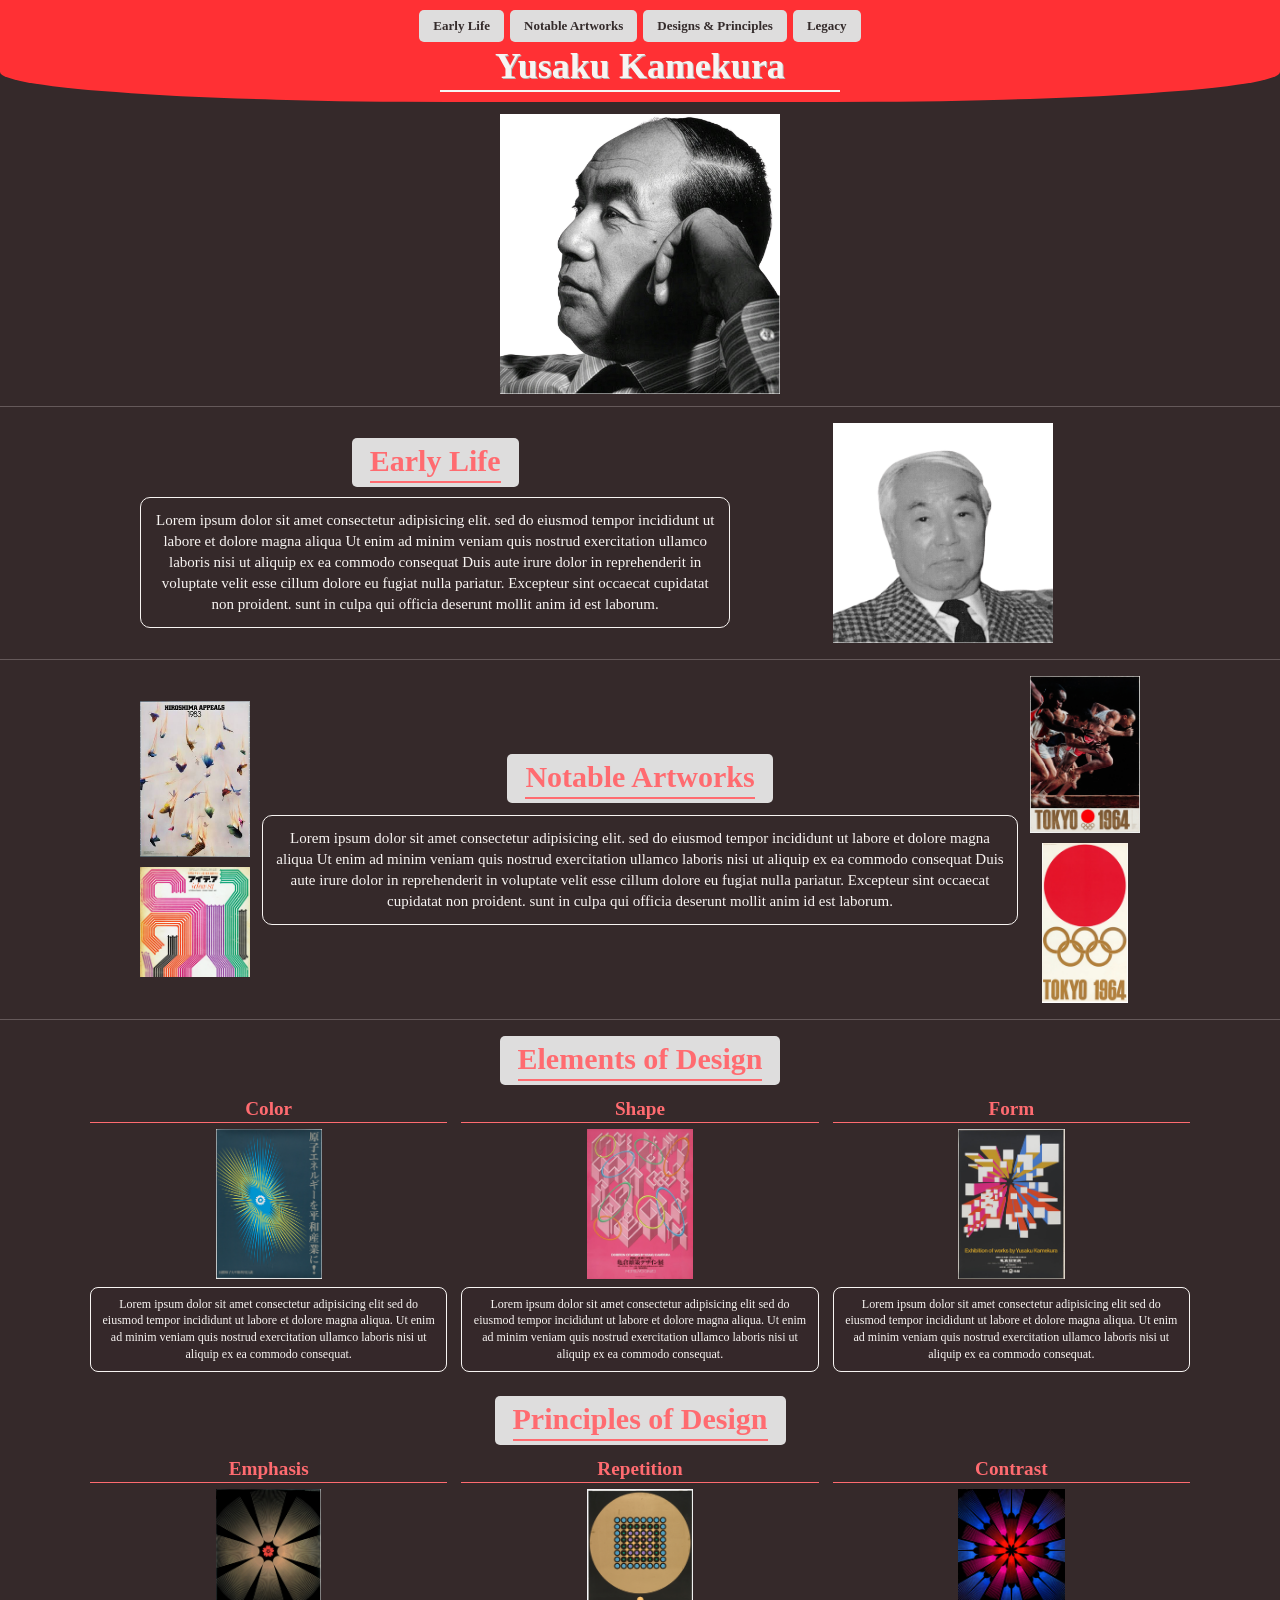
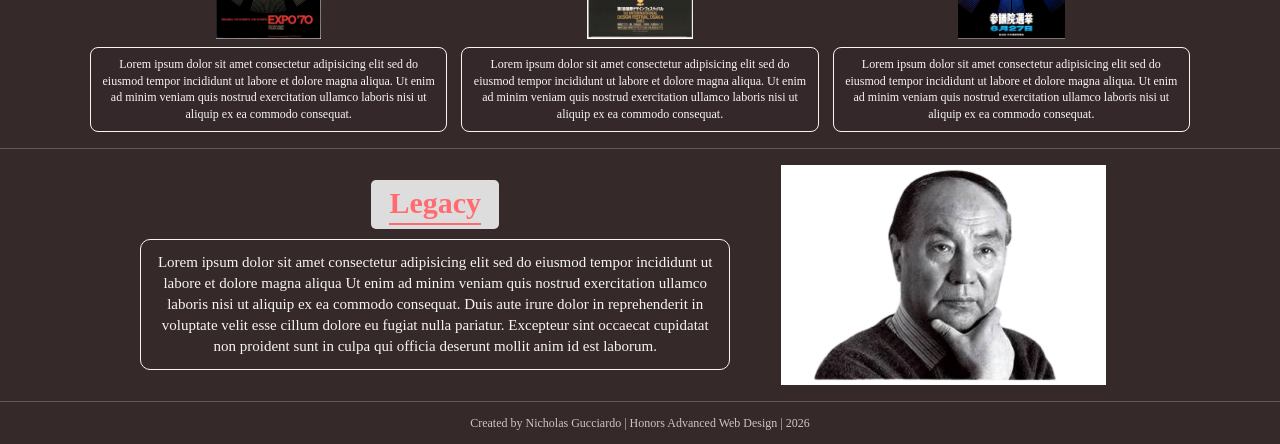
==== commit 6cee00bf: "Fixed images" ====
--- a/index.html
+++ b/index.html
@@ -26,7 +26,7 @@
 <main>
     <!-- Yusaku Hero Section -->
     <section class="yusaku" aria-label="Yusaku Kamekura portrait">
-        <img src="assets/portrait-main.png" alt="Black and white portrait of Yusaku Kamekura">
+        <img src="imgs/portrait-main.png" alt="Black and white portrait of Yusaku Kamekura">
     </section>
 
     <!-- Early Life Section -->
@@ -38,7 +38,7 @@
                     Lorem ipsum dolor sit amet consectetur adipisicing elit. sed do eiusmod tempor incididunt ut labore et dolore magna aliqua Ut enim ad minim veniam quis nostrud exercitation ullamco laboris nisi ut aliquip ex ea commodo consequat Duis aute irure dolor in reprehenderit in voluptate velit esse cillum dolore eu fugiat nulla pariatur. Excepteur sint occaecat cupidatat non proident. sunt in culpa qui officia deserunt mollit anim id est laborum.
                 </div>
             </div>
-            <img class="portrait-side" src="assets/portrait-early.png" alt="Portrait of Yusaku Kamekura later in life">
+            <img class="portrait-side" src="imgs/portrait-early.png" alt="Portrait of Yusaku Kamekura later in life">
         </div>
     </section>
 
@@ -46,8 +46,8 @@
     <section class="section" id="artworks">
         <div class="artworks-layout">
             <div class="artwork-stack">
-                <img src="assets/art-hirosima.png" alt="Hiroshima poster">
-                <img src="assets/art-idea.png" alt="Idea magazine poster">
+                <img src="imgs/art-hirosima.png" alt="Hiroshima poster">
+                <img src="imgs/art-idea.png" alt="Idea magazine poster">
             </div>
 
             <div class="artworks-center">
@@ -58,11 +58,11 @@
             </div>
 
             <div class="artwork-stack">
-                <img src="assets/art-tokyo-photo.png" alt="Tokyo Olympics poster">
-                <img src="assets/art-tokyo-symbol.png" alt="Tokyo Olympics symbol poster">
+                <img src="imgs/art-tokyo-photo.png" alt="Tokyo Olympics poster">
+                <img src="imgs/art-tokyo-symbol.png" alt="Tokyo Olympics symbol poster">
             </div>
         </div>
-    </section>
+    </section> 
 
     <!-- Design and Principles Section -->
     <section class="section design-section" id="design">
@@ -70,7 +70,7 @@
         <div class="design-grid">
             <article class="design-card">
                 <h3>Color</h3>
-                <img src="assets/art-color.png" alt="Color poster">
+                <img src="imgs/art-color.png" alt="Color poster">
                 <div class="text-panel">
                     Lorem ipsum dolor sit amet consectetur adipisicing elit sed do eiusmod tempor incididunt ut labore et dolore magna aliqua. Ut enim ad minim veniam quis nostrud exercitation ullamco laboris nisi ut aliquip ex ea commodo consequat.
                 </div>
@@ -78,7 +78,7 @@
 
             <article class="design-card">
                 <h3>Shape</h3>
-                <img src="assets/art-shape.png" alt="Shape poster">
+                <img src="imgs/art-shape.png" alt="Shape poster">
                 <div class="text-panel">
                     Lorem ipsum dolor sit amet consectetur adipisicing elit sed do eiusmod tempor incididunt ut labore et dolore magna aliqua. Ut enim ad minim veniam quis nostrud exercitation ullamco laboris nisi ut aliquip ex ea commodo consequat.
                 </div>
@@ -86,7 +86,7 @@
 
             <article class="design-card">
                 <h3>Form</h3>
-                <img src="assets/art-form.png" alt="Form poster">
+                <img src="imgs/art-form.png" alt="Form poster">
                 <div class="text-panel">
                     Lorem ipsum dolor sit amet consectetur adipisicing elit sed do eiusmod tempor incididunt ut labore et dolore magna aliqua. Ut enim ad minim veniam quis nostrud exercitation ullamco laboris nisi ut aliquip ex ea commodo consequat.
                 </div>
@@ -97,7 +97,7 @@
         <div class="design-grid">
             <article class="design-card">
                 <h3>Emphasis</h3>
-                <img src="assets/art-emphasis.png" alt="Emphasis poster">
+                <img src="imgs/art-emphasis.png" alt="Emphasis poster">
                 <div class="text-panel">
                     Lorem ipsum dolor sit amet consectetur adipisicing elit sed do eiusmod tempor incididunt ut labore et dolore magna aliqua. Ut enim ad minim veniam quis nostrud exercitation ullamco laboris nisi ut aliquip ex ea commodo consequat.
                 </div>
@@ -105,7 +105,7 @@
 
             <article class="design-card">
                 <h3>Repetition</h3>
-                <img src="assets/art-repetition.png" alt="Repetition poster">
+                <img src="imgs/art-repetition.png" alt="Repetition poster">
                 <div class="text-panel">
                     Lorem ipsum dolor sit amet consectetur adipisicing elit sed do eiusmod tempor incididunt ut labore et dolore magna aliqua. Ut enim ad minim veniam quis nostrud exercitation ullamco laboris nisi ut aliquip ex ea commodo consequat.
                 </div>
@@ -113,7 +113,7 @@
 
             <article class="design-card">
                 <h3>Contrast</h3>
-                <img src="assets/art-contrast.png" alt="Contrast poster">
+                <img src="imgs/art-contrast.png" alt="Contrast poster">
                 <div class="text-panel">
                     Lorem ipsum dolor sit amet consectetur adipisicing elit sed do eiusmod tempor incididunt ut labore et dolore magna aliqua. Ut enim ad minim veniam quis nostrud exercitation ullamco laboris nisi ut aliquip ex ea commodo consequat.
                 </div>
@@ -130,7 +130,7 @@
                     Lorem ipsum dolor sit amet consectetur adipisicing elit sed do eiusmod tempor incididunt ut labore et dolore magna aliqua Ut enim ad minim veniam quis nostrud exercitation ullamco laboris nisi ut aliquip ex ea commodo consequat. Duis aute irure dolor in reprehenderit in voluptate velit esse cillum dolore eu fugiat nulla pariatur. Excepteur sint occaecat cupidatat non proident sunt in culpa qui officia deserunt mollit anim id est laborum.
                 </div>
             </div>
-            <img src="assets/portrait-legacy.png" alt="Portrait of Yusaku Kamekura">
+            <img src="imgs/portrait-legacy.png" alt="Portrait of Yusaku Kamekura">
         </div>
     </section>
 </main>
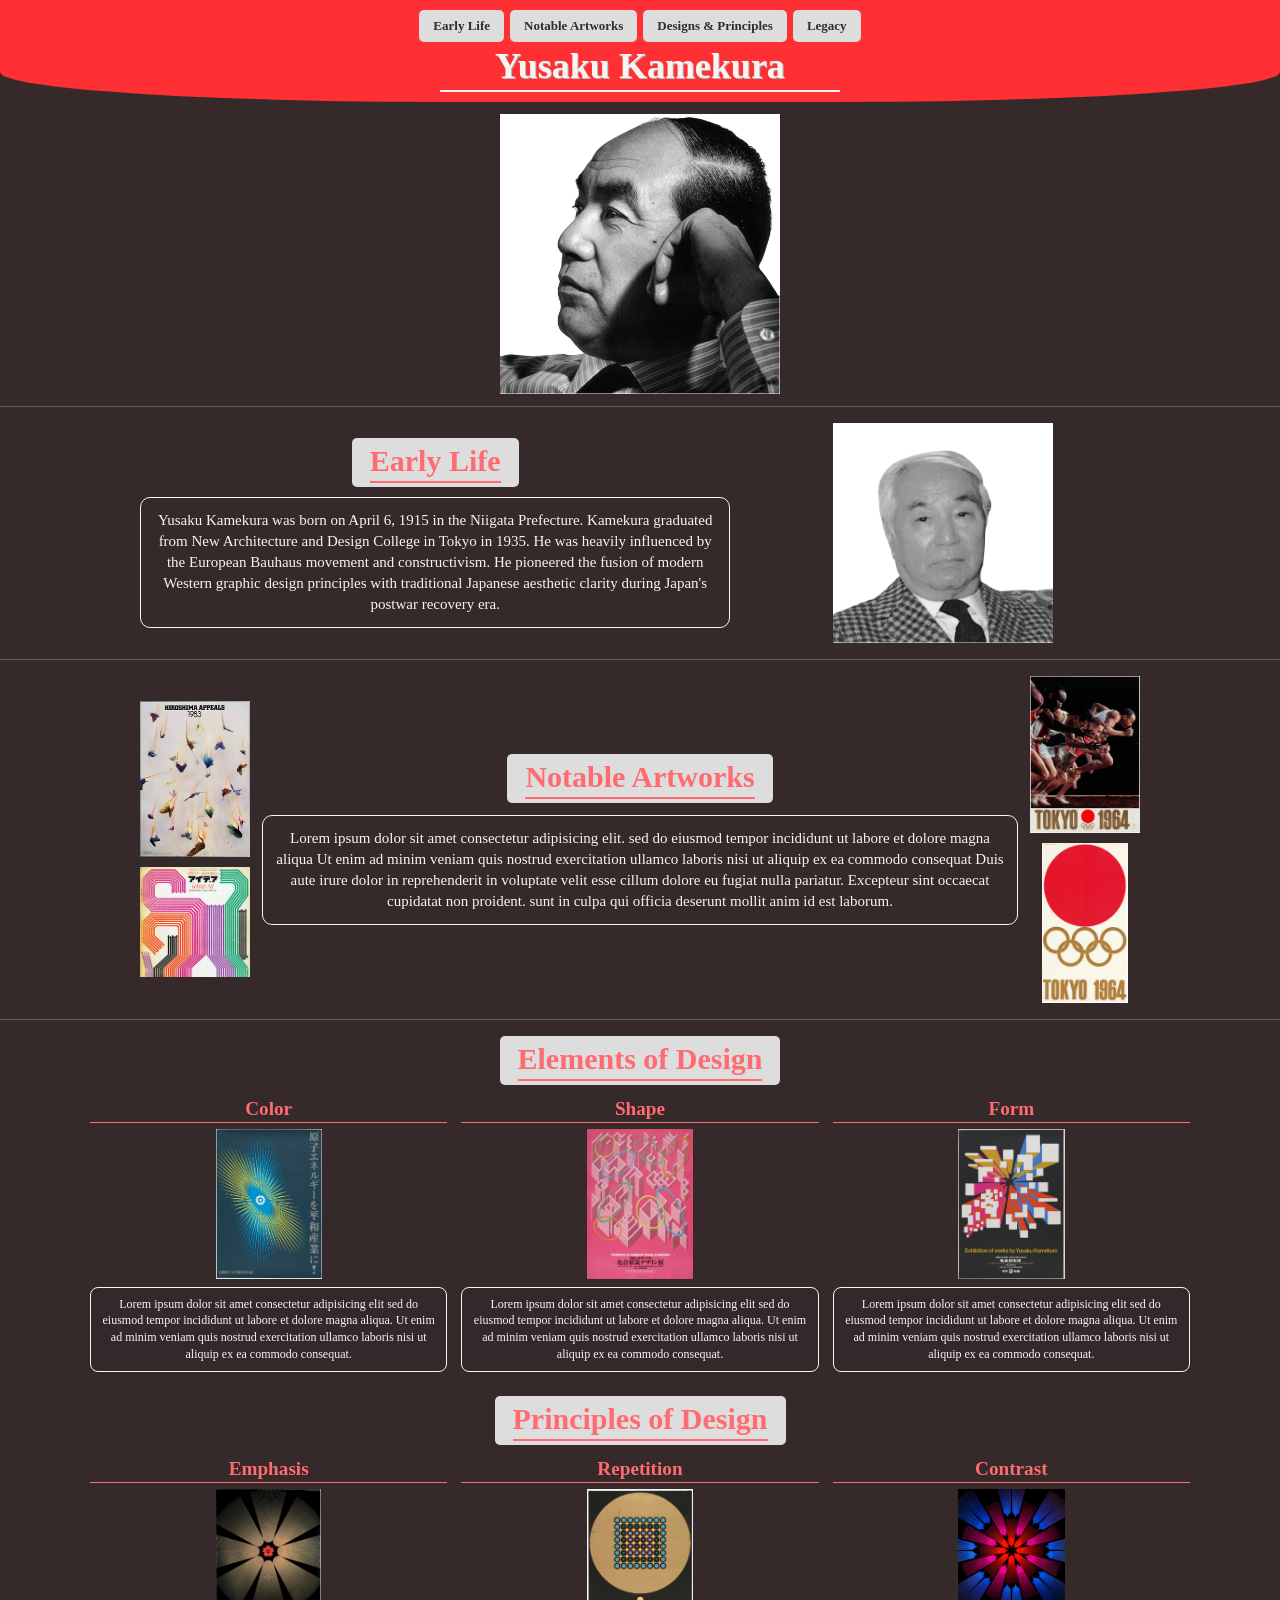
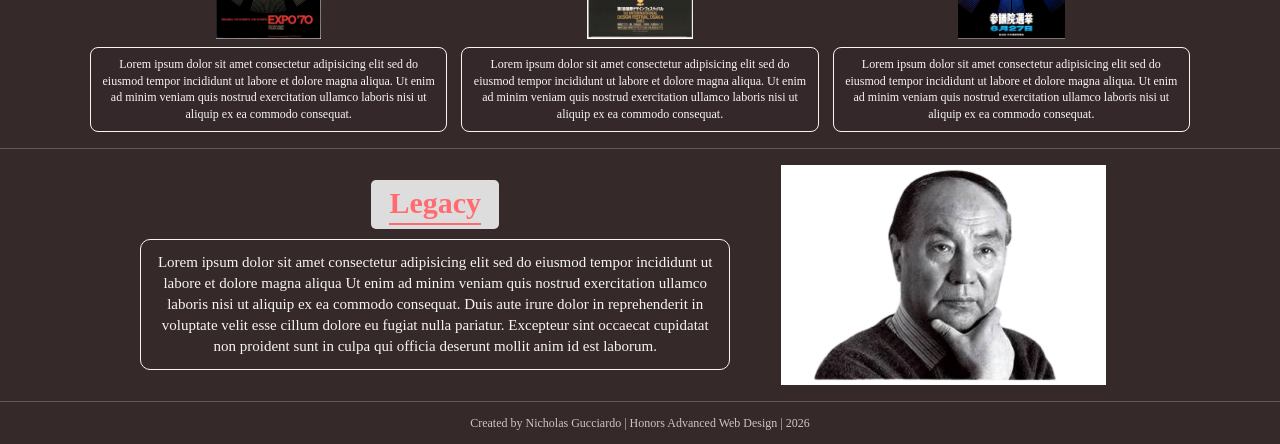
==== commit 6ddba05c: "Added first text box" ====
--- a/index.html
+++ b/index.html
@@ -35,7 +35,7 @@
             <div>
                 <h2 class="section-title"><span>Early Life</span></h2>
                 <div class="text-panel">
-                    Lorem ipsum dolor sit amet consectetur adipisicing elit. sed do eiusmod tempor incididunt ut labore et dolore magna aliqua Ut enim ad minim veniam quis nostrud exercitation ullamco laboris nisi ut aliquip ex ea commodo consequat Duis aute irure dolor in reprehenderit in voluptate velit esse cillum dolore eu fugiat nulla pariatur. Excepteur sint occaecat cupidatat non proident. sunt in culpa qui officia deserunt mollit anim id est laborum.
+                    Yusaku Kamekura was born on April 6, 1915 in the Niigata Prefecture. Kamekura graduated from New Architecture and Design College in Tokyo in 1935. He was heavily influenced by the European Bauhaus movement and constructivism. He pioneered the fusion of modern Western graphic design principles with traditional Japanese aesthetic clarity during Japan's postwar recovery era.
                 </div>
             </div>
             <img class="portrait-side" src="imgs/portrait-early.png" alt="Portrait of Yusaku Kamekura later in life">
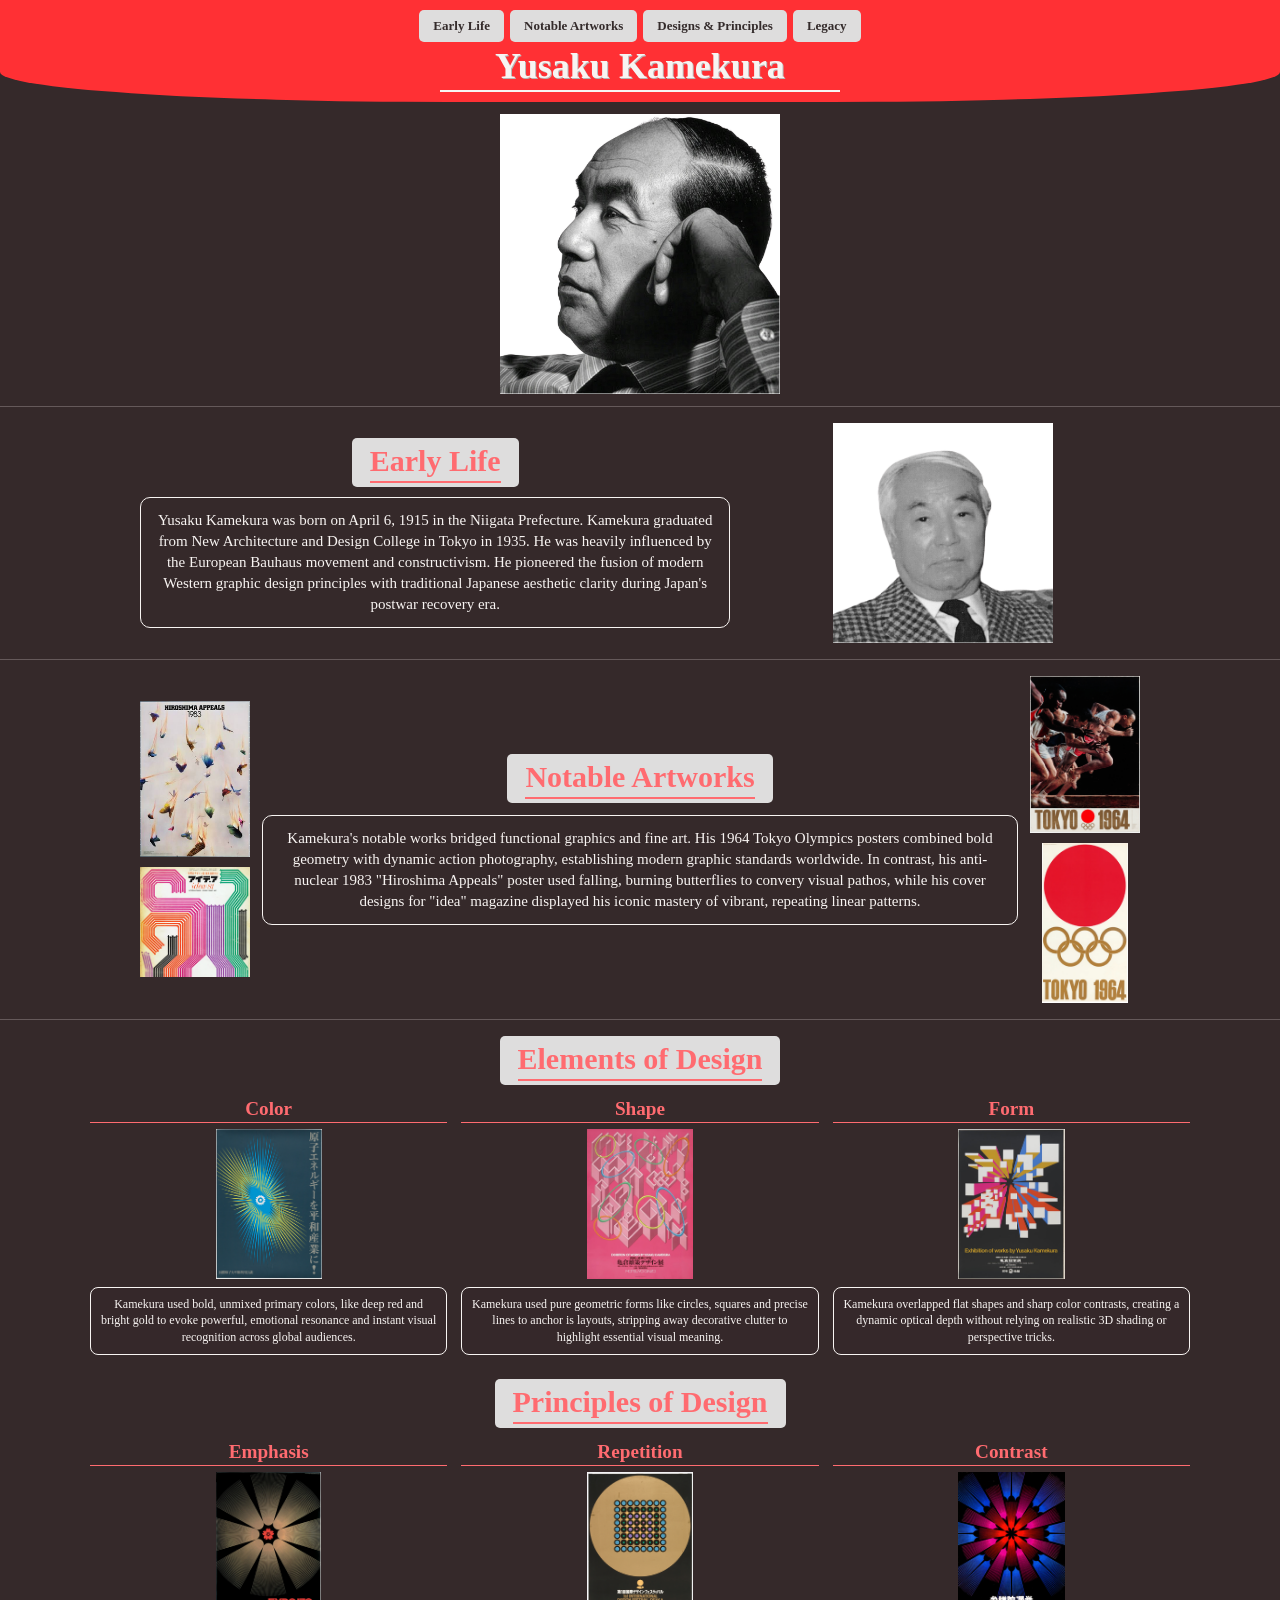
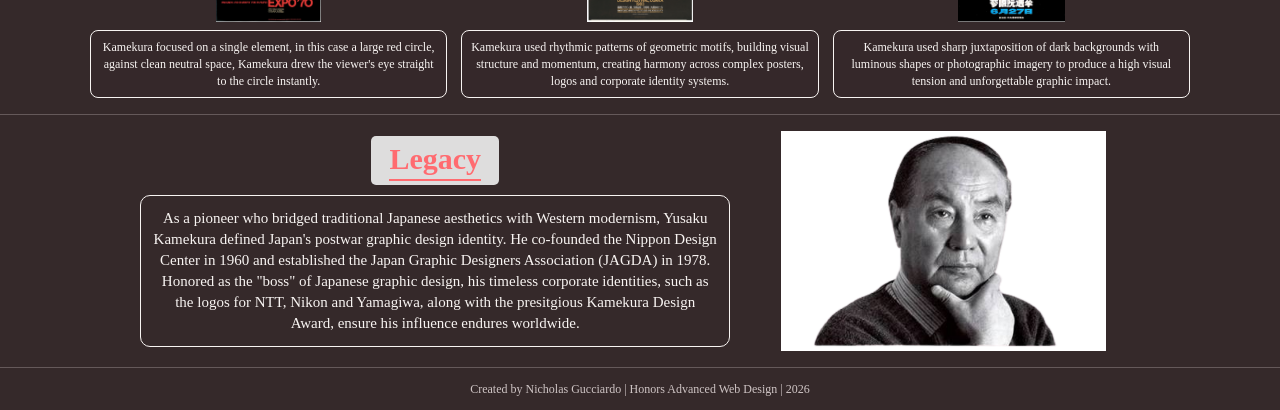
==== commit f42bf31d: "Finished adding texts Updated descriptions of notable artworks and design principles by Yusaku Kamek" ====
--- a/index.html
+++ b/index.html
@@ -53,7 +53,7 @@
             <div class="artworks-center">
                 <h2 class="section-title"><span>Notable Artworks</span></h2>
                 <div class="text-panel">
-                    Lorem ipsum dolor sit amet consectetur adipisicing elit. sed do eiusmod tempor incididunt ut labore et dolore magna aliqua Ut enim ad minim veniam quis nostrud exercitation ullamco laboris nisi ut aliquip ex ea commodo consequat Duis aute irure dolor in reprehenderit in voluptate velit esse cillum dolore eu fugiat nulla pariatur. Excepteur sint occaecat cupidatat non proident. sunt in culpa qui officia deserunt mollit anim id est laborum.
+                    Kamekura's notable works bridged functional graphics and fine art. His 1964 Tokyo Olympics posters combined bold geometry with dynamic action photography, establishing modern graphic standards worldwide. In contrast, his anti-nuclear 1983 "Hiroshima Appeals" poster used falling, burning butterflies to convery visual pathos, while his cover designs for "idea" magazine displayed his iconic mastery of vibrant, repeating linear patterns.
                 </div>
             </div>
 
@@ -72,7 +72,7 @@
                 <h3>Color</h3>
                 <img src="imgs/art-color.png" alt="Color poster">
                 <div class="text-panel">
-                    Lorem ipsum dolor sit amet consectetur adipisicing elit sed do eiusmod tempor incididunt ut labore et dolore magna aliqua. Ut enim ad minim veniam quis nostrud exercitation ullamco laboris nisi ut aliquip ex ea commodo consequat.
+                    Kamekura used bold, unmixed primary colors, like deep red and bright gold to evoke powerful, emotional resonance and instant visual recognition across global audiences.
                 </div>
             </article>
 
@@ -80,7 +80,7 @@
                 <h3>Shape</h3>
                 <img src="imgs/art-shape.png" alt="Shape poster">
                 <div class="text-panel">
-                    Lorem ipsum dolor sit amet consectetur adipisicing elit sed do eiusmod tempor incididunt ut labore et dolore magna aliqua. Ut enim ad minim veniam quis nostrud exercitation ullamco laboris nisi ut aliquip ex ea commodo consequat.
+                   Kamekura used pure geometric forms like circles, squares and precise lines to anchor is layouts, stripping away decorative clutter to highlight essential visual meaning.
                 </div>
             </article>
 
@@ -88,7 +88,7 @@
                 <h3>Form</h3>
                 <img src="imgs/art-form.png" alt="Form poster">
                 <div class="text-panel">
-                    Lorem ipsum dolor sit amet consectetur adipisicing elit sed do eiusmod tempor incididunt ut labore et dolore magna aliqua. Ut enim ad minim veniam quis nostrud exercitation ullamco laboris nisi ut aliquip ex ea commodo consequat.
+                    Kamekura overlapped flat shapes and sharp color contrasts, creating a dynamic optical depth without relying on realistic 3D shading or perspective tricks.
                 </div>
             </article>
         </div>
@@ -99,7 +99,7 @@
                 <h3>Emphasis</h3>
                 <img src="imgs/art-emphasis.png" alt="Emphasis poster">
                 <div class="text-panel">
-                    Lorem ipsum dolor sit amet consectetur adipisicing elit sed do eiusmod tempor incididunt ut labore et dolore magna aliqua. Ut enim ad minim veniam quis nostrud exercitation ullamco laboris nisi ut aliquip ex ea commodo consequat.
+                    Kamekura focused on a single element, in this case a large red circle, against clean neutral space, Kamekura drew the viewer's eye straight to the circle instantly.
                 </div>
             </article>
 
@@ -107,7 +107,7 @@
                 <h3>Repetition</h3>
                 <img src="imgs/art-repetition.png" alt="Repetition poster">
                 <div class="text-panel">
-                    Lorem ipsum dolor sit amet consectetur adipisicing elit sed do eiusmod tempor incididunt ut labore et dolore magna aliqua. Ut enim ad minim veniam quis nostrud exercitation ullamco laboris nisi ut aliquip ex ea commodo consequat.
+                    Kamekura used rhythmic patterns of geometric motifs, building visual structure and momentum, creating harmony across complex posters, logos and corporate identity systems.
                 </div>
             </article>
 
@@ -115,7 +115,7 @@
                 <h3>Contrast</h3>
                 <img src="imgs/art-contrast.png" alt="Contrast poster">
                 <div class="text-panel">
-                    Lorem ipsum dolor sit amet consectetur adipisicing elit sed do eiusmod tempor incididunt ut labore et dolore magna aliqua. Ut enim ad minim veniam quis nostrud exercitation ullamco laboris nisi ut aliquip ex ea commodo consequat.
+                    Kamekura used sharp juxtaposition of dark backgrounds with luminous shapes or photographic imagery to produce a high visual tension and unforgettable graphic impact.
                 </div>
             </article>
         </div>
@@ -127,7 +127,7 @@
             <div>
                 <h2 class="section-title"><span>Legacy</span></h2>
                 <div class="text-panel">
-                    Lorem ipsum dolor sit amet consectetur adipisicing elit sed do eiusmod tempor incididunt ut labore et dolore magna aliqua Ut enim ad minim veniam quis nostrud exercitation ullamco laboris nisi ut aliquip ex ea commodo consequat. Duis aute irure dolor in reprehenderit in voluptate velit esse cillum dolore eu fugiat nulla pariatur. Excepteur sint occaecat cupidatat non proident sunt in culpa qui officia deserunt mollit anim id est laborum.
+                    As a pioneer who bridged traditional Japanese aesthetics with Western modernism, Yusaku Kamekura defined Japan's postwar graphic design identity. He co-founded the Nippon Design Center in 1960 and established the Japan Graphic Designers Association (JAGDA) in 1978. Honored as the "boss" of Japanese graphic design, his timeless corporate identities, such as the logos for NTT, Nikon and Yamagiwa, along with the presitgious Kamekura Design Award, ensure his influence endures worldwide.
                 </div>
             </div>
             <img src="imgs/portrait-legacy.png" alt="Portrait of Yusaku Kamekura">
@@ -142,4 +142,4 @@
 <script src="https://cdn.jsdelivr.net/npm/bootstrap@5.3.3/dist/js/bootstrap.bundle.min.js"></script>
 <script src="script.js"></script>
 </body>
-</html>+</html>
